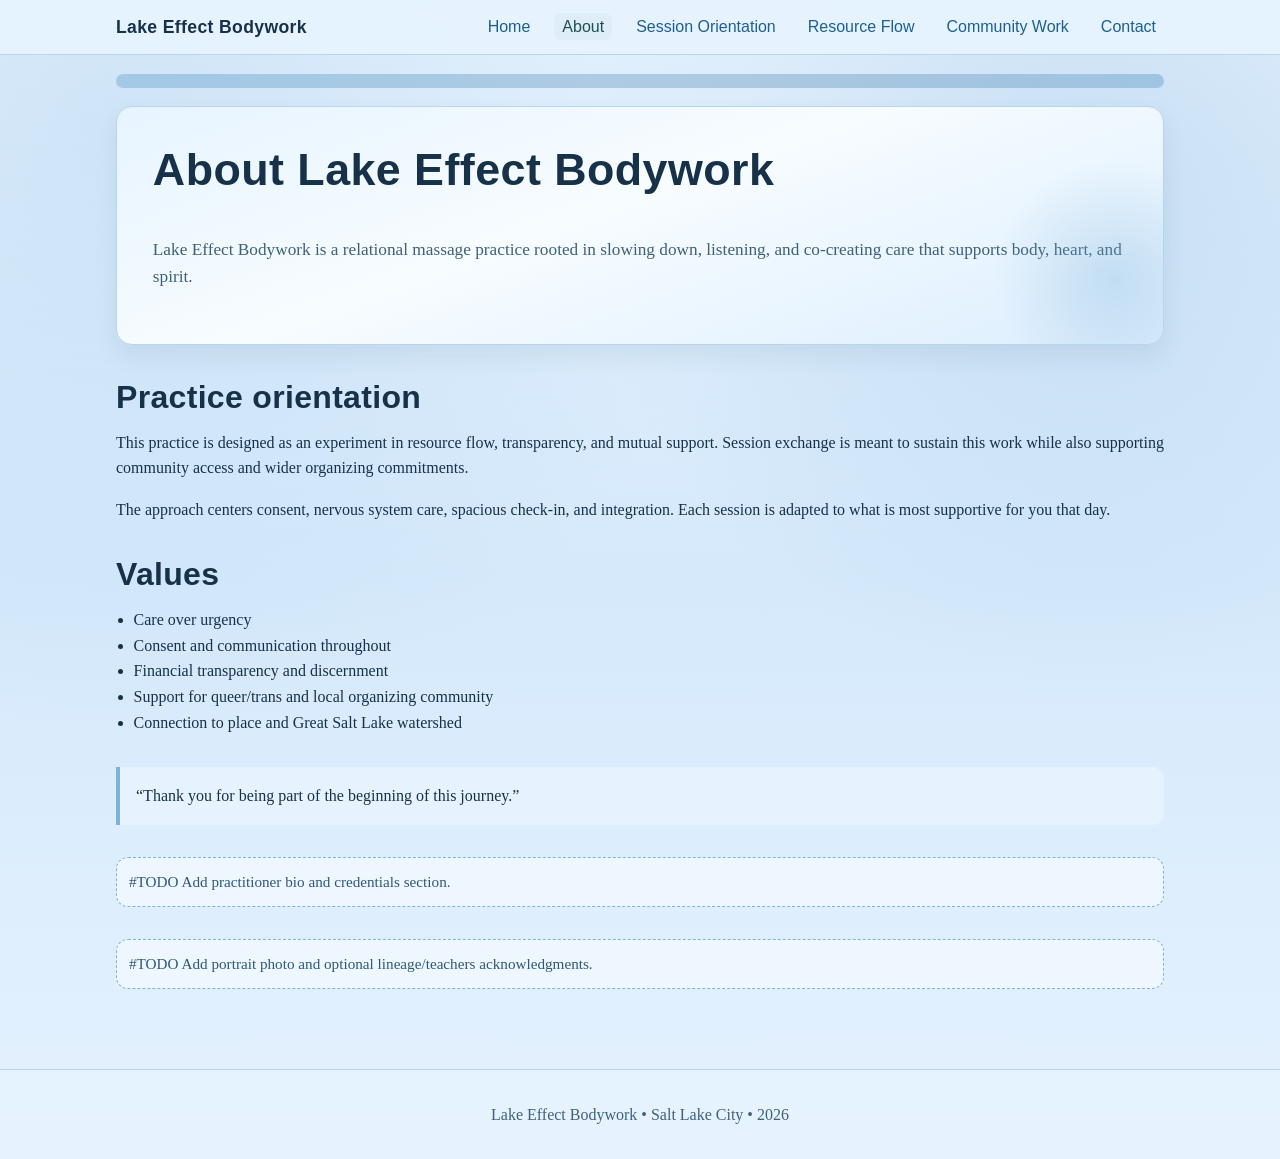
==== about.html @ e9e3467a "Build responsive multi-page Lake Effect Bodywork site" ====
<!doctype html>
<html lang="en">
  <head>
    <meta charset="UTF-8" />
    <meta name="viewport" content="width=device-width, initial-scale=1.0" />
    <title>About | Lake Effect Bodywork</title>
    <meta
      name="description"
      content="About Lake Effect Bodywork: practice values, approach, and care orientation."
    />
    <link rel="stylesheet" href="styles.css" />
  </head>
  <body>
    <header class="site-header">
      <div class="nav-wrap">
        <a class="brand" href="index.html">Lake Effect Bodywork</a>
        <button class="menu-toggle" aria-expanded="false" aria-label="Open menu">
          Menu
        </button>
        <nav class="main-nav" aria-label="Main navigation">
          <ul>
            <li><a href="index.html">Home</a></li>
            <li><a href="about.html" aria-current="page">About</a></li>
            <li><a href="sessions.html">Session Orientation</a></li>
            <li><a href="resource-flow.html">Resource Flow</a></li>
            <li><a href="community.html">Community Work</a></li>
            <li><a href="contact.html">Contact</a></li>
          </ul>
        </nav>
      </div>
    </header>

    <main class="container">
      <section class="hero stack">
        <h1>About Lake Effect Bodywork</h1>
        <p class="lead">
          Lake Effect Bodywork is a relational massage practice rooted in slowing down, listening,
          and co-creating care that supports body, heart, and spirit.
        </p>
      </section>

      <section class="section stack">
        <h2>Practice orientation</h2>
        <p>
          This practice is designed as an experiment in resource flow, transparency, and mutual
          support. Session exchange is meant to sustain this work while also supporting community
          access and wider organizing commitments.
        </p>
        <p>
          The approach centers consent, nervous system care, spacious check-in, and integration.
          Each session is adapted to what is most supportive for you that day.
        </p>
      </section>

      <section class="section stack">
        <h2>Values</h2>
        <ul class="list-clean">
          <li>Care over urgency</li>
          <li>Consent and communication throughout</li>
          <li>Financial transparency and discernment</li>
          <li>Support for queer/trans and local organizing community</li>
          <li>Connection to place and Great Salt Lake watershed</li>
        </ul>
      </section>

      <section class="section quote">
        “Thank you for being part of the beginning of this journey.”
      </section>

      <section class="section">
        <p class="todo">#TODO Add practitioner bio and credentials section.</p>
      </section>

      <section class="section">
        <p class="todo">#TODO Add portrait photo and optional lineage/teachers acknowledgments.</p>
      </section>
    </main>

    <footer class="site-footer">
      <p>Lake Effect Bodywork • Salt Lake City • <span id="year"></span></p>
    </footer>

    <script src="script.js"></script>
  </body>
</html>
---- styles.css ----
:root {
  --bg: #dceefe;
  --surface: #f7fcff;
  --surface-soft: #dfedf8;
  --text: #173248;
  --muted: #3f6178;
  --accent: #1e5f8f;
  --accent-soft: #7db2d9;
  --border: #b8d6eb;
  --sand: #e6f3ff;
  --max-width: 1080px;
  --radius: 16px;
  --shadow: 0 12px 24px rgba(26, 66, 72, 0.08);
}

* {
  box-sizing: border-box;
}

html,
body {
  margin: 0;
  padding: 0;
}

body {
  font-family: "Lora", "Georgia", serif;
  background-color: var(--bg);
  background-image: radial-gradient(circle at 10% 10%, rgba(151, 194, 228, 0.28) 0%, rgba(151, 194, 228, 0) 40%),
    radial-gradient(circle at 85% 15%, rgba(95, 154, 205, 0.2) 0%, rgba(95, 154, 205, 0) 35%),
    linear-gradient(180deg, #e7f3ff 0%, #d5e9fb 50%, #e5f2ff 100%);
  color: var(--text);
  line-height: 1.6;
}

a {
  color: var(--accent);
  text-decoration: none;
}

a:hover {
  text-decoration: underline;
}

.site-header {
  position: sticky;
  top: 0;
  z-index: 10;
  background: rgba(230, 243, 255, 0.92);
  backdrop-filter: blur(8px);
  border-bottom: 1px solid var(--border);
}

.nav-wrap {
  max-width: var(--max-width);
  margin: 0 auto;
  padding: 0.8rem 1rem;
  display: flex;
  justify-content: space-between;
  align-items: center;
  gap: 0.8rem;
}

.brand {
  font-size: 1.1rem;
  font-family: "Avenir Next", "Segoe UI", sans-serif;
  font-weight: 650;
  letter-spacing: 0.02em;
  color: var(--text);
}

.menu-toggle {
  border: 1px solid var(--border);
  background: var(--surface);
  border-radius: 10px;
  color: var(--text);
  padding: 0.5rem 0.8rem;
  font-size: 0.9rem;
  display: none;
}

.main-nav ul {
  list-style: none;
  display: flex;
  gap: 1rem;
  margin: 0;
  padding: 0;
}

.main-nav a {
  font-family: "Avenir Next", "Segoe UI", sans-serif;
  padding: 0.3rem 0.5rem;
  border-radius: 8px;
}

.main-nav a[aria-current="page"] {
  background: var(--surface-soft);
  color: #1c4f55;
}

.container {
  max-width: var(--max-width);
  margin: 0 auto;
  padding: 1.2rem 1rem 2rem;
  position: relative;
}

.container::before {
  content: "";
  display: block;
  width: 100%;
  height: 14px;
  margin-bottom: 1.1rem;
  border-radius: 999px;
  background: linear-gradient(
      90deg,
      rgba(125, 178, 217, 0.55) 0%,
      rgba(30, 95, 143, 0.25) 28%,
      rgba(125, 178, 217, 0.6) 52%,
      rgba(30, 95, 143, 0.25) 75%,
      rgba(125, 178, 217, 0.55) 100%
    )
    0 0 / 220% 100%;
  animation: waveShift 11s ease-in-out infinite;
}

.hero {
  background: linear-gradient(160deg, #e7f4ff 0%, #f7fcff 45%, #dceefe 100%);
  border: 1px solid var(--border);
  border-radius: var(--radius);
  padding: clamp(1.6rem, 2.8vw, 3rem);
  box-shadow: var(--shadow);
  position: relative;
  overflow: hidden;
}

.hero::after {
  content: "";
  position: absolute;
  right: -80px;
  bottom: -65px;
  width: 260px;
  height: 260px;
  border-radius: 50%;
  background: radial-gradient(circle, rgba(125, 178, 217, 0.32) 0%, rgba(125, 178, 217, 0) 65%);
  pointer-events: none;
}

h1,
h2,
h3 {
  font-family: "Avenir Next", "Segoe UI", sans-serif;
  letter-spacing: 0.01em;
  line-height: 1.25;
  margin-top: 0;
}

h1 {
  font-size: clamp(1.7rem, 5vw, 2.8rem);
}

h2 {
  font-size: clamp(1.3rem, 3vw, 2rem);
  margin-bottom: 0.8rem;
}

.lead {
  font-size: 1.08rem;
  color: var(--muted);
}

.button-row {
  display: flex;
  flex-wrap: wrap;
  gap: 0.75rem;
  margin-top: 1rem;
}

.btn {
  font-family: "Avenir Next", "Segoe UI", sans-serif;
  display: inline-block;
  position: relative;
  overflow: hidden;
  border-radius: 999px;
  padding: 0.62rem 1rem;
  border: 1px solid var(--accent);
  transition: transform 180ms ease, box-shadow 220ms ease;
}

.btn::after {
  content: "";
  position: absolute;
  top: 50%;
  left: 50%;
  width: 10px;
  height: 10px;
  border-radius: 50%;
  background: rgba(255, 255, 255, 0.35);
  transform: translate(-50%, -50%) scale(0);
  opacity: 0;
  pointer-events: none;
}

.btn:hover,
.btn:focus-visible {
  transform: translateY(-1px);
  box-shadow: 0 8px 16px rgba(22, 70, 106, 0.16);
}

.btn:hover::after,
.btn:focus-visible::after {
  animation: ripplePulse 700ms ease-out;
}

.btn.primary {
  background: var(--accent);
  color: #fff;
}

.btn.secondary {
  background: transparent;
}

.section {
  margin-top: 2rem;
}

.grid {
  display: grid;
  grid-template-columns: repeat(12, 1fr);
  gap: 1rem;
}

.card {
  grid-column: span 4;
  background: linear-gradient(180deg, #fbfeff 0%, #f1f8ff 100%);
  border: 1px solid var(--border);
  border-radius: var(--radius);
  padding: 1rem;
}

.card h3 {
  margin-bottom: 0.2rem;
}

.quote {
  padding: 1rem;
  border-left: 4px solid var(--accent-soft);
  background: var(--sand);
  border-radius: 0 12px 12px 0;
}

.stack > * + * {
  margin-top: 0.8rem;
}

.todo {
  border: 1px dashed var(--accent-soft);
  border-radius: 12px;
  padding: 0.75rem;
  background: #eef7ff;
  color: #2f5878;
  font-size: 0.95rem;
}

.table-wrap {
  overflow-x: auto;
}

table {
  width: 100%;
  border-collapse: collapse;
  background: #f7fcff;
  border: 1px solid var(--border);
  border-radius: 14px;
  overflow: hidden;
}

th,
td {
  text-align: left;
  padding: 0.7rem;
  border-bottom: 1px solid #e4efef;
}

thead {
  background: #e8f3fc;
}

.list-clean {
  margin: 0;
  padding-left: 1.1rem;
}

.form-grid {
  display: grid;
  grid-template-columns: repeat(2, minmax(0, 1fr));
  gap: 0.9rem;
}

.field {
  display: flex;
  flex-direction: column;
  gap: 0.35rem;
}

.field.full {
  grid-column: span 2;
}

label {
  font-family: "Avenir Next", "Segoe UI", sans-serif;
  font-size: 0.94rem;
  color: var(--muted);
}

input,
select,
textarea {
  width: 100%;
  font: inherit;
  color: var(--text);
  border: 1px solid var(--border);
  background: #fcfeff;
  border-radius: 10px;
  padding: 0.62rem 0.72rem;
}

input:focus,
select:focus,
textarea:focus {
  outline: 2px solid rgba(30, 95, 143, 0.2);
  border-color: var(--accent);
}

textarea {
  min-height: 130px;
  resize: vertical;
}

.form-note {
  margin-top: 0.7rem;
  color: var(--muted);
  font-size: 0.95rem;
}

.success-banner {
  background: linear-gradient(180deg, #e7f7ff 0%, #dbf1ff 100%);
  border-color: #8bb9d9;
  color: #184462;
  font-family: "Avenir Next", "Segoe UI", sans-serif;
}

.site-footer {
  margin-top: 2rem;
  border-top: 1px solid var(--border);
  padding: 1rem;
  text-align: center;
  color: var(--muted);
  background: rgba(231, 244, 255, 0.7);
}

@keyframes waveShift {
  0% {
    background-position: 0% 0%;
  }
  50% {
    background-position: 100% 0%;
  }
  100% {
    background-position: 0% 0%;
  }
}

@keyframes ripplePulse {
  0% {
    transform: translate(-50%, -50%) scale(0);
    opacity: 0.5;
  }
  100% {
    transform: translate(-50%, -50%) scale(18);
    opacity: 0;
  }
}

@media (prefers-color-scheme: dark) {
  :root {
    --bg: #081a2a;
    --surface: #11283b;
    --surface-soft: #1a3850;
    --text: #d8e8f5;
    --muted: #a6bfd3;
    --accent: #6bb2e6;
    --accent-soft: #4f94c5;
    --border: #2b4e67;
    --sand: #163046;
    --shadow: 0 12px 24px rgba(0, 0, 0, 0.28);
  }

  body {
    background-image: radial-gradient(circle at 12% 8%, rgba(58, 107, 148, 0.34) 0%, rgba(58, 107, 148, 0) 43%),
      radial-gradient(circle at 84% 15%, rgba(40, 84, 120, 0.35) 0%, rgba(40, 84, 120, 0) 37%),
      linear-gradient(180deg, #092034 0%, #081a2a 48%, #0d2438 100%);
  }

  .site-header {
    background: rgba(10, 30, 46, 0.88);
  }

  .hero {
    background: linear-gradient(155deg, #18374e 0%, #122d42 50%, #0f2538 100%);
  }

  .card {
    background: linear-gradient(180deg, #17344b 0%, #112a3f 100%);
  }

  .todo {
    background: #17344b;
    color: #b8d3e8;
  }

  table {
    background: #112a3f;
  }

  thead {
    background: #1c3e57;
  }

  input,
  select,
  textarea {
    background: #0f2538;
    color: var(--text);
  }

  .site-footer {
    background: rgba(11, 34, 52, 0.8);
  }

  .success-banner {
    background: linear-gradient(180deg, #1d4663 0%, #173c56 100%);
    border-color: #376789;
    color: #d9edfb;
  }
}

@media (prefers-reduced-motion: reduce) {
  .container::before {
    animation: none;
  }

  .btn:hover,
  .btn:focus-visible {
    transform: none;
    box-shadow: none;
  }

  .btn:hover::after,
  .btn:focus-visible::after {
    animation: none;
  }
}

@media (max-width: 880px) {
  .card {
    grid-column: span 6;
  }
}

@media (max-width: 700px) {
  .menu-toggle {
    display: inline-block;
  }

  .main-nav {
    display: none;
    width: 100%;
  }

  .main-nav.open {
    display: block;
  }

  .nav-wrap {
    flex-wrap: wrap;
  }

  .main-nav ul {
    flex-direction: column;
    gap: 0.4rem;
    padding-top: 0.3rem;
  }

  .card {
    grid-column: span 12;
  }

  .form-grid {
    grid-template-columns: 1fr;
  }

  .field.full {
    grid-column: span 1;
  }
}
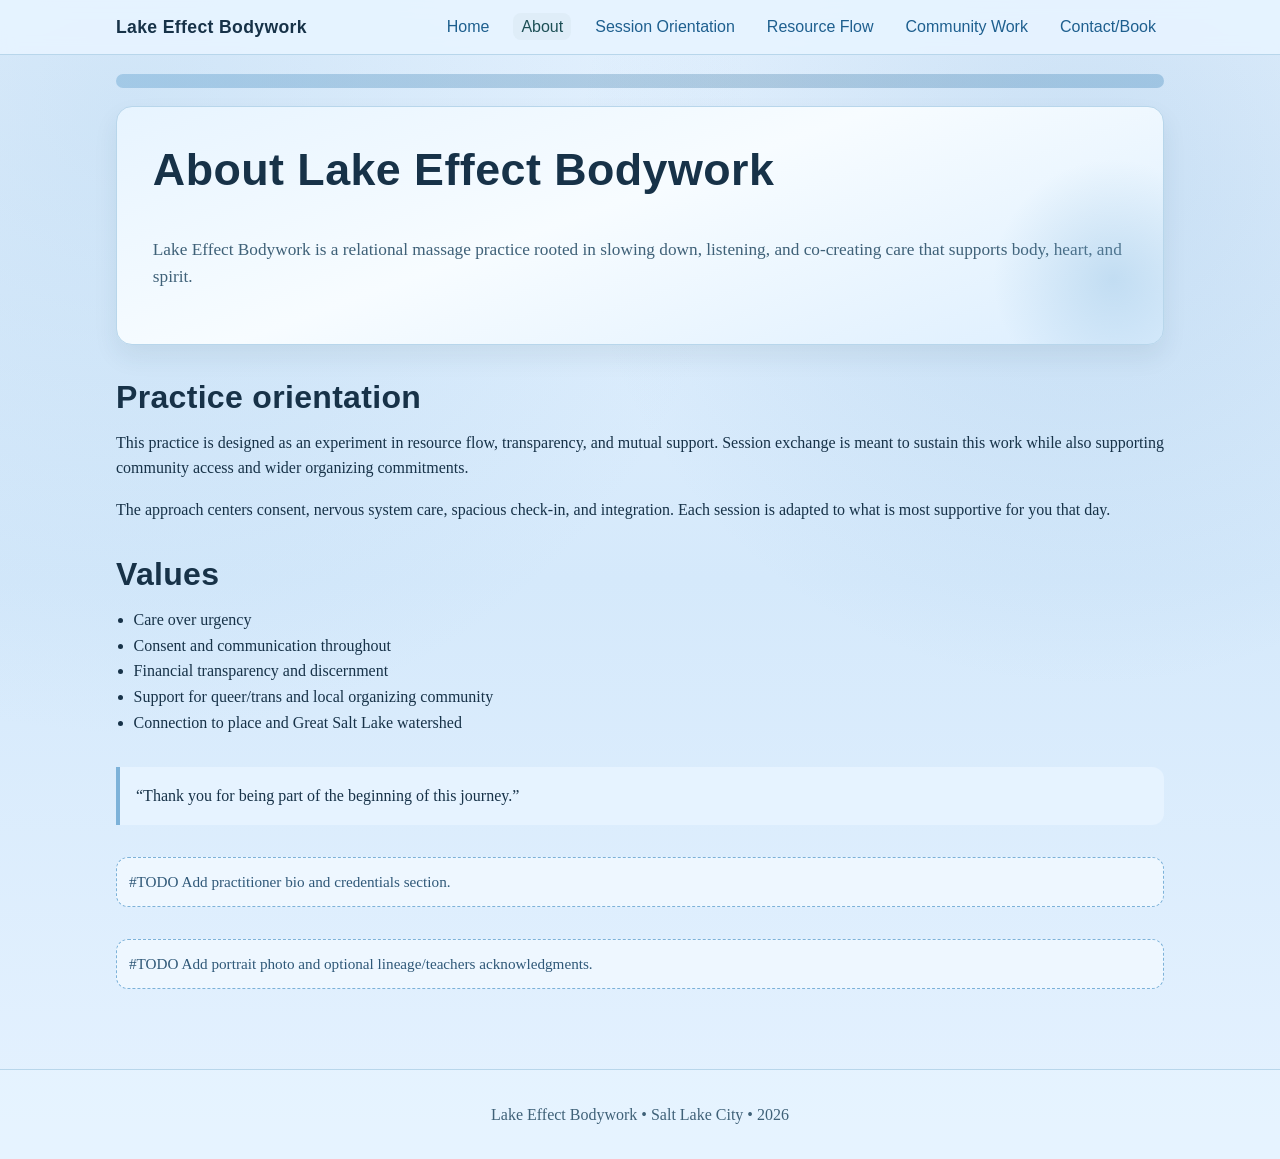
==== commit 106643c4: "change contact page" ====
--- a/about.html
+++ b/about.html
@@ -24,7 +24,7 @@
             <li><a href="sessions.html">Session Orientation</a></li>
             <li><a href="resource-flow.html">Resource Flow</a></li>
             <li><a href="community.html">Community Work</a></li>
-            <li><a href="contact.html">Contact</a></li>
+            <li><a href="contact.html">Contact/Book</a></li>
           </ul>
         </nav>
       </div>
--- a/styles.css
+++ b/styles.css
@@ -239,6 +239,41 @@
   padding: 1rem;
 }
 
+a.card-link {
+  display: block;
+  color: inherit;
+  text-decoration: none;
+  transition: border-color 180ms ease, box-shadow 220ms ease;
+}
+
+a.card-link:hover,
+a.card-link:focus-visible {
+  border-color: var(--accent);
+  box-shadow: var(--shadow);
+}
+
+.schedule-notice {
+  margin-top: 0;
+  background: linear-gradient(180deg, #e8f4fc 0%, #dff0fb 100%);
+  font-family: "Avenir Next", "Segoe UI", sans-serif;
+  font-size: 0.98rem;
+}
+
+.schedule-notice p {
+  margin: 0;
+}
+
+.section.stack h2 a {
+  color: inherit;
+  text-decoration: none;
+}
+
+.section.stack h2 a:hover,
+.section.stack h2 a:focus-visible {
+  color: var(--accent);
+  text-decoration: underline;
+}
+
 .card h3 {
   margin-bottom: 0.2rem;
 }
@@ -444,6 +479,10 @@
     border-color: #376789;
     color: #d9edfb;
   }
+
+  .schedule-notice {
+    background: linear-gradient(180deg, #1a3a52 0%, #153246 100%);
+  }
 }
 
 @media (prefers-reduced-motion: reduce) {
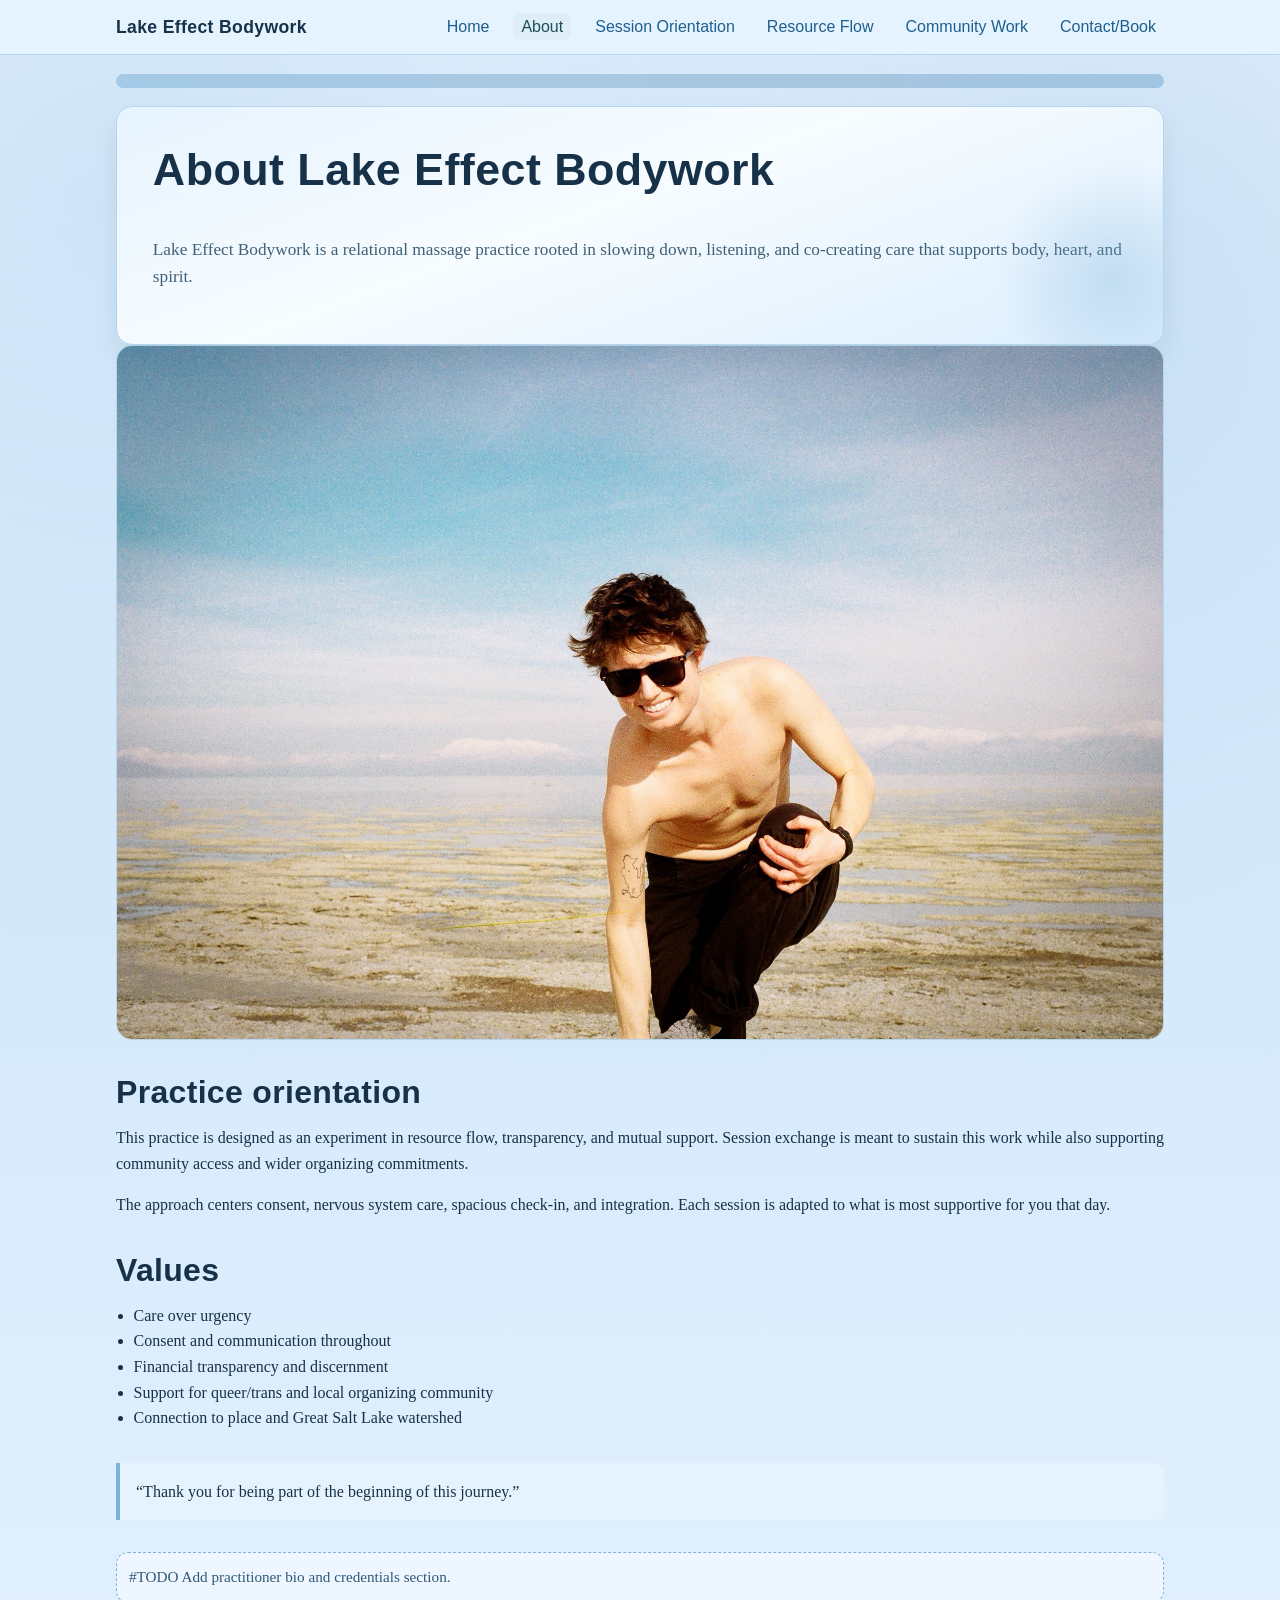
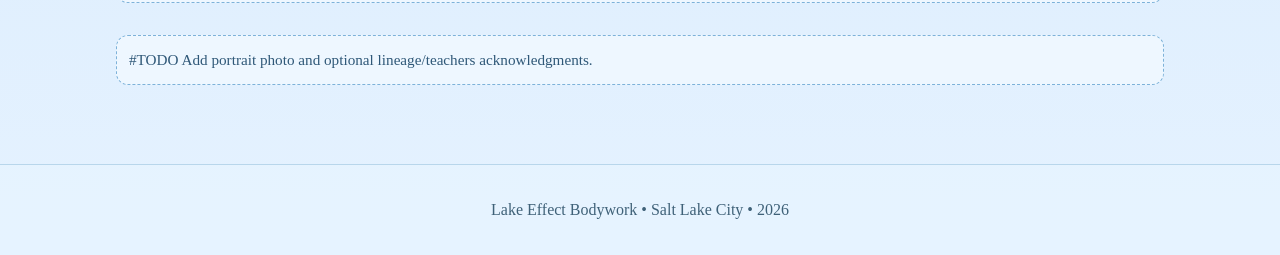
==== commit 3d665f60: "Add sunset hero on home; move lake photo to About page Made-with: Cursor" ====
--- a/about.html
+++ b/about.html
@@ -8,6 +8,7 @@
       name="description"
       content="About Lake Effect Bodywork: practice values, approach, and care orientation."
     />
+    <link rel="canonical" href="https://lakeeffectbody.work/about.html" />
     <link rel="stylesheet" href="styles.css" />
   </head>
   <body>
@@ -37,6 +38,14 @@
           Lake Effect Bodywork is a relational massage practice rooted in slowing down, listening,
           and co-creating care that supports body, heart, and spirit.
         </p>
+      </section>
+
+      <section class="section section-hero-image">
+        <img
+          src="assets/images/home-hero.jpg"
+          alt="Calm lake water at dusk"
+          class="hero-photo"
+        />
       </section>
 
       <section class="section stack">
--- a/styles.css
+++ b/styles.css
@@ -225,6 +225,17 @@
   margin-top: 2rem;
 }
 
+.section-hero-image {
+  margin-top: 0;
+}
+
+.hero-photo {
+  width: 100%;
+  border-radius: var(--radius);
+  border: 1px solid var(--border);
+  display: block;
+}
+
 .grid {
   display: grid;
   grid-template-columns: repeat(12, 1fr);
